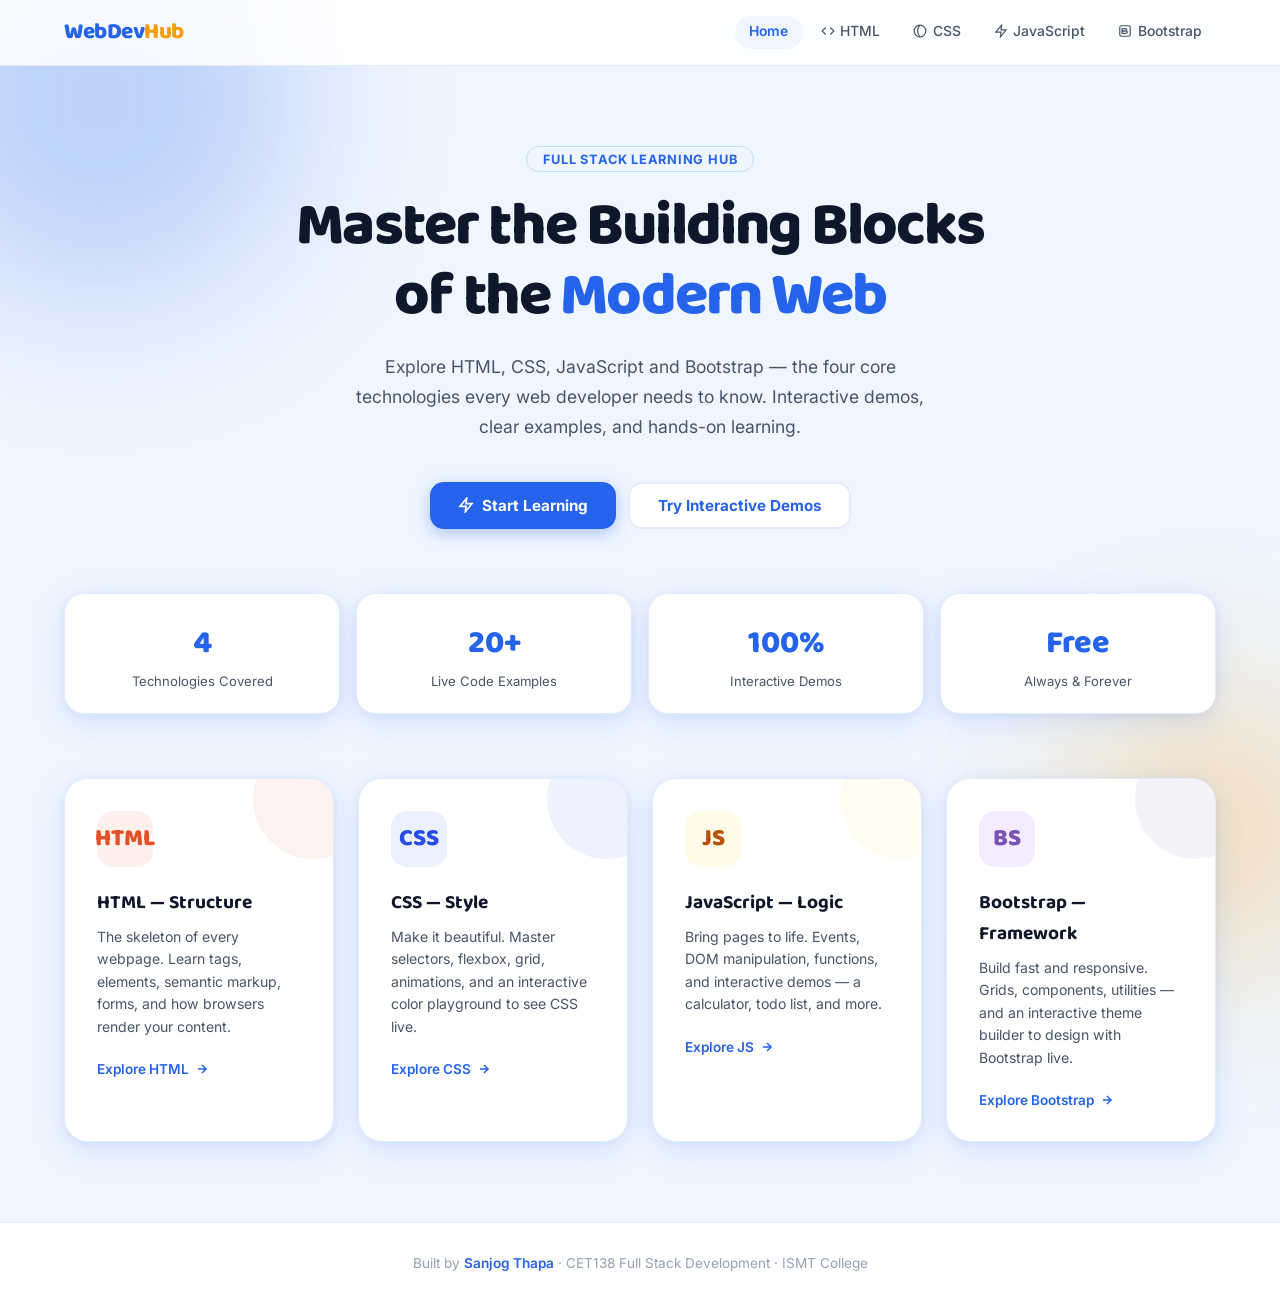
==== index.html @ de11d395 "heko" ====
<!DOCTYPE html>
<html lang="en">
<head>
<meta charset="UTF-8"/>
<meta name="viewport" content="width=device-width, initial-scale=1.0"/>
<title>WebDev Hub — Learn Full Stack</title>
<link href="https://fonts.googleapis.com/css2?family=Baloo+2:wght@400;500;600;700;800&family=Inter:wght@300;400;500;600&display=swap" rel="stylesheet"/>
<link href="https://cdnjs.cloudflare.com/ajax/libs/font-awesome/6.5.0/css/all.min.css" rel="stylesheet"/>
<style>
:root{
  --primary:#2563EB;--primary-light:#EFF6FF;--primary-dark:#1D4ED8;
  --yellow:#F59E0B;--yellow-light:#FFFBEB;
  --pink:#EC4899;--green:#10B981;--purple:#8B5CF6;
  --bg:#EFF6FF;--card:#fff;--muted:#F1F5FD;--border:#E4ECFC;
  --text:#0F172A;--text-2:#475569;--text-3:#94A3B8;
  --radius-card:24px;--radius-btn:14px;--radius-pill:50px;
  --shadow-clay:0 8px 32px rgba(37,99,235,.13),0 2px 8px rgba(37,99,235,.08);
  --shadow-hover:0 16px 48px rgba(37,99,235,.2),0 4px 16px rgba(37,99,235,.12);
  --transition:all .25s cubic-bezier(.4,0,.2,1);
}
*{box-sizing:border-box;margin:0;padding:0}
html{scroll-behavior:smooth}
body{background:var(--bg);color:var(--text);font-family:'Inter',sans-serif;min-height:100vh}
h1,h2,h3,h4,h5,h6,.brand{font-family:'Baloo 2',sans-serif}

/* NAV */
nav{background:rgba(255,255,255,.85);backdrop-filter:blur(16px);border-bottom:1.5px solid var(--border);padding:.9rem 0;position:sticky;top:0;z-index:200}
.nav-inner{max-width:1200px;margin:0 auto;padding:0 1.5rem;display:flex;align-items:center;justify-content:space-between;gap:1rem}
.brand{font-size:1.4rem;font-weight:800;color:var(--primary);text-decoration:none;letter-spacing:-.5px}
.brand span{color:var(--yellow)}
.nav-links{display:flex;gap:.25rem;flex-wrap:wrap}
.nav-links a{text-decoration:none;padding:.45rem .9rem;border-radius:var(--radius-pill);font-size:.87rem;font-weight:500;color:var(--text-2);transition:var(--transition)}
.nav-links a:hover,.nav-links a.active{background:var(--primary-light);color:var(--primary);font-weight:600}
.nav-badge{display:inline-flex;align-items:center;gap:.35rem}
.nav-badge svg{width:14px;height:14px}

/* HERO */
.hero{max-width:1200px;margin:0 auto;padding:5rem 1.5rem 4rem;text-align:center}
.hero-tag{display:inline-block;background:var(--primary-light);color:var(--primary);border:1.5px solid #BFDBFE;border-radius:var(--radius-pill);padding:.3rem 1rem;font-size:.8rem;font-weight:700;text-transform:uppercase;letter-spacing:.06em;margin-bottom:1.25rem}
.hero h1{font-size:clamp(2.2rem,5vw,3.8rem);font-weight:800;line-height:1.15;margin-bottom:1.25rem;letter-spacing:-.03em}
.hero h1 span{color:var(--primary)}
.hero p{color:var(--text-2);font-size:1.1rem;max-width:580px;margin:0 auto 2.5rem;line-height:1.7}
.btn-group{display:flex;flex-wrap:wrap;gap:.75rem;justify-content:center}
.btn{display:inline-flex;align-items:center;gap:.5rem;padding:.75rem 1.75rem;border-radius:var(--radius-btn);font-weight:700;font-size:.95rem;text-decoration:none;cursor:pointer;border:none;transition:var(--transition);font-family:'Inter',sans-serif}
.btn-primary{background:var(--primary);color:#fff;box-shadow:0 4px 16px rgba(37,99,235,.35)}
.btn-primary:hover{background:var(--primary-dark);transform:translateY(-2px);box-shadow:0 8px 24px rgba(37,99,235,.4)}
.btn-outline{background:#fff;color:var(--primary);border:2px solid var(--border)}
.btn-outline:hover{border-color:var(--primary);transform:translateY(-2px)}

/* CARDS GRID */
.cards-grid{max-width:1200px;margin:0 auto;padding:0 1.5rem 5rem;display:grid;grid-template-columns:repeat(auto-fit,minmax(260px,1fr));gap:1.5rem}
.lang-card{background:var(--card);border-radius:var(--radius-card);border:1.5px solid var(--border);padding:2rem;box-shadow:var(--shadow-clay);transition:var(--transition);text-decoration:none;color:inherit;display:block;position:relative;overflow:hidden}
.lang-card::before{content:'';position:absolute;top:-40px;right:-40px;width:120px;height:120px;border-radius:50%;opacity:.07;transition:var(--transition)}
.lang-card:hover{transform:translateY(-6px);box-shadow:var(--shadow-hover)}
.lc-html::before{background:#E34F26}
.lc-css::before{background:#264DE4}
.lc-js::before{background:#F7DF1E}
.lc-bs::before{background:#7952B3}
.card-icon{width:56px;height:56px;border-radius:16px;display:flex;align-items:center;justify-content:center;font-size:1.5rem;margin-bottom:1.25rem;font-weight:800;font-family:'Baloo 2',sans-serif}
.ci-html{background:#FFF0EB;color:#E34F26}
.ci-css{background:#EBF0FF;color:#264DE4}
.ci-js{background:#FFFBE6;color:#B45309}
.ci-bs{background:#F3EBFF;color:#7952B3}
.lang-card h3{font-size:1.2rem;font-weight:700;margin-bottom:.5rem}
.lang-card p{color:var(--text-2);font-size:.88rem;line-height:1.6;margin-bottom:1.25rem}
.card-link{color:var(--primary);font-size:.85rem;font-weight:600;display:inline-flex;align-items:center;gap:.35rem}
.card-link svg{width:14px;height:14px;transition:var(--transition)}
.lang-card:hover .card-link svg{transform:translateX(3px)}

/* STATS ROW */
.stats-row{max-width:1200px;margin:0 auto;padding:0 1.5rem 4rem;display:grid;grid-template-columns:repeat(auto-fit,minmax(180px,1fr));gap:1rem}
.stat-card{background:#fff;border-radius:20px;border:1.5px solid var(--border);padding:1.5rem;text-align:center;box-shadow:var(--shadow-clay)}
.stat-num{font-size:2rem;font-weight:800;color:var(--primary);font-family:'Baloo 2',sans-serif}
.stat-lbl{font-size:.82rem;color:var(--text-2);margin-top:.25rem}

/* FOOTER */
footer{background:#fff;border-top:1.5px solid var(--border);padding:2rem 1.5rem;text-align:center}
footer p{color:var(--text-3);font-size:.85rem}
footer span{color:var(--primary);font-weight:600}

/* BLOBS */
.blob{position:fixed;border-radius:50%;filter:blur(80px);opacity:.25;pointer-events:none;z-index:0;animation:drift 8s ease-in-out infinite alternate}
.blob-1{width:400px;height:400px;background:#2563EB;top:-100px;left:-100px;animation-delay:0s}
.blob-2{width:300px;height:300px;background:#F59E0B;bottom:-80px;right:-80px;animation-delay:-4s}
@keyframes drift{from{transform:translate(0,0) scale(1)}to{transform:translate(30px,20px) scale(1.05)}}
main{position:relative;z-index:1}

@media(max-width:640px){.nav-links a{padding:.35rem .65rem;font-size:.8rem}.hero{padding:3rem 1rem 2.5rem}}
</style>
</head>
<body>

<div class="blob blob-1"></div>
<div class="blob blob-2"></div>

<nav>
  <div class="nav-inner">
    <a href="index.html" class="brand">WebDev<span>Hub</span></a>
    <div class="nav-links">
      <a href="index.html" class="active">Home</a>
      <a href="html.html">
        <span class="nav-badge">
          <svg viewBox="0 0 24 24" fill="none" stroke="currentColor" stroke-width="2"><polyline points="16 18 22 12 16 6"/><polyline points="8 6 2 12 8 18"/></svg>
          HTML
        </span>
      </a>
      <a href="css.html">
        <span class="nav-badge">
          <svg viewBox="0 0 24 24" fill="none" stroke="currentColor" stroke-width="2"><circle cx="12" cy="12" r="10"/><path d="M12 2a14.5 14.5 0 0 0 0 20"/></svg>
          CSS
        </span>
      </a>
      <a href="javascript.html">
        <span class="nav-badge">
          <svg viewBox="0 0 24 24" fill="none" stroke="currentColor" stroke-width="2"><polygon points="13 2 3 14 12 14 11 22 21 10 12 10 13 2"/></svg>
          JavaScript
        </span>
      </a>
      <a href="bootstrap.html">
        <span class="nav-badge">
          <svg viewBox="0 0 24 24" fill="none" stroke="currentColor" stroke-width="2"><rect x="3" y="3" width="18" height="18" rx="3"/><path d="M7 8h6a2 2 0 0 1 0 4H7z"/><path d="M7 12h7a2 2 0 0 1 0 4H7z"/></svg>
          Bootstrap
        </span>
      </a>
    </div>
  </div>
</nav>

<main>
  <section class="hero">
    <div class="hero-tag">Full Stack Learning Hub</div>
    <h1>Master the Building Blocks<br>of the <span>Modern Web</span></h1>
    <p>Explore HTML, CSS, JavaScript and Bootstrap — the four core technologies every web developer needs to know. Interactive demos, clear examples, and hands-on learning.</p>
    <div class="btn-group">
      <a href="html.html" class="btn btn-primary">
        <svg width="16" height="16" viewBox="0 0 24 24" fill="none" stroke="currentColor" stroke-width="2.5"><polygon points="13 2 3 14 12 14 11 22 21 10 12 10 13 2"/></svg>
        Start Learning
      </a>
      <a href="javascript.html" class="btn btn-outline">Try Interactive Demos</a>
    </div>
  </section>

  <div class="stats-row">
    <div class="stat-card"><div class="stat-num">4</div><div class="stat-lbl">Technologies Covered</div></div>
    <div class="stat-card"><div class="stat-num">20+</div><div class="stat-lbl">Live Code Examples</div></div>
    <div class="stat-card"><div class="stat-num">100%</div><div class="stat-lbl">Interactive Demos</div></div>
    <div class="stat-card"><div class="stat-num">Free</div><div class="stat-lbl">Always & Forever</div></div>
  </div>

  <div class="cards-grid">
    <a href="html.html" class="lang-card lc-html">
      <div class="card-icon ci-html">HTML</div>
      <h3>HTML — Structure</h3>
      <p>The skeleton of every webpage. Learn tags, elements, semantic markup, forms, and how browsers render your content.</p>
      <span class="card-link">Explore HTML <svg viewBox="0 0 24 24" fill="none" stroke="currentColor" stroke-width="2.5"><path d="M5 12h14M12 5l7 7-7 7"/></svg></span>
    </a>
    <a href="css.html" class="lang-card lc-css">
      <div class="card-icon ci-css">CSS</div>
      <h3>CSS — Style</h3>
      <p>Make it beautiful. Master selectors, flexbox, grid, animations, and an interactive color playground to see CSS live.</p>
      <span class="card-link">Explore CSS <svg viewBox="0 0 24 24" fill="none" stroke="currentColor" stroke-width="2.5"><path d="M5 12h14M12 5l7 7-7 7"/></svg></span>
    </a>
    <a href="javascript.html" class="lang-card lc-js">
      <div class="card-icon ci-js">JS</div>
      <h3>JavaScript — Logic</h3>
      <p>Bring pages to life. Events, DOM manipulation, functions, and interactive demos — a calculator, todo list, and more.</p>
      <span class="card-link">Explore JS <svg viewBox="0 0 24 24" fill="none" stroke="currentColor" stroke-width="2.5"><path d="M5 12h14M12 5l7 7-7 7"/></svg></span>
    </a>
    <a href="bootstrap.html" class="lang-card lc-bs">
      <div class="card-icon ci-bs">BS</div>
      <h3>Bootstrap — Framework</h3>
      <p>Build fast and responsive. Grids, components, utilities — and an interactive theme builder to design with Bootstrap live.</p>
      <span class="card-link">Explore Bootstrap <svg viewBox="0 0 24 24" fill="none" stroke="currentColor" stroke-width="2.5"><path d="M5 12h14M12 5l7 7-7 7"/></svg></span>
    </a>
  </div>
</main>

<footer><p>Built by <span>Sanjog Thapa</span> · CET138 Full Stack Development · ISMT College</p></footer>
</body>
</html>
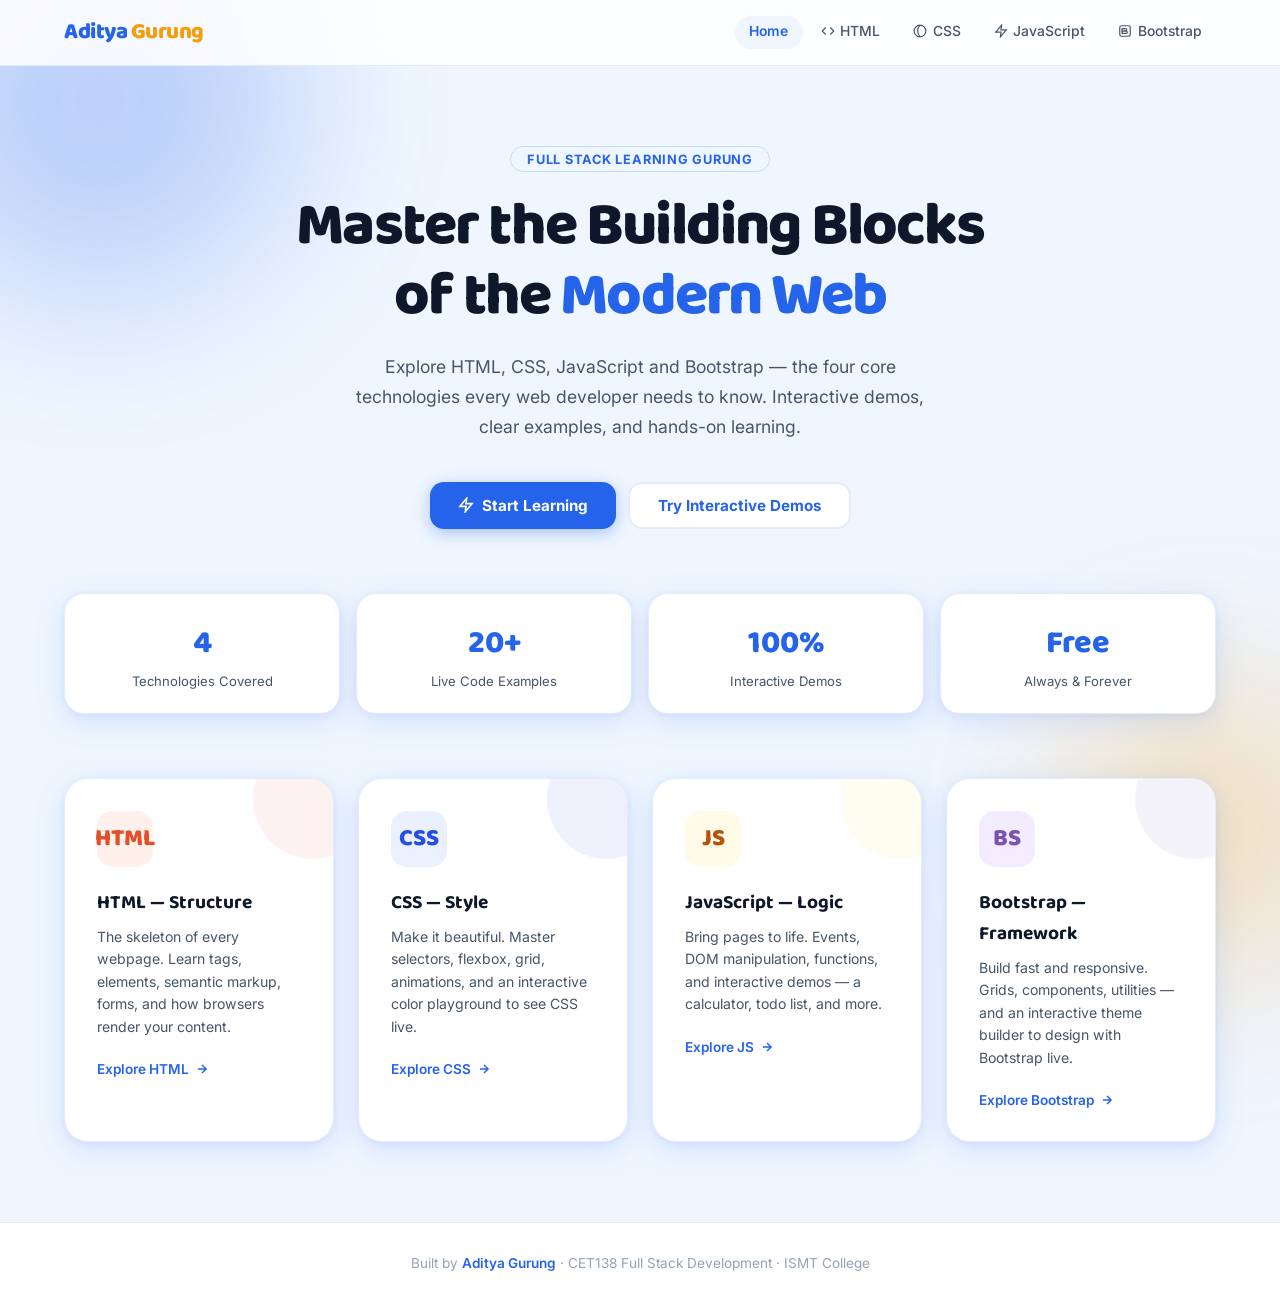
==== commit cead6479: "dwada" ====
--- a/index.html
+++ b/index.html
@@ -3,7 +3,7 @@
 <head>
 <meta charset="UTF-8"/>
 <meta name="viewport" content="width=device-width, initial-scale=1.0"/>
-<title>WebDev Hub — Learn Full Stack</title>
+<title>Aditya  Gurung — Learn Full Stack</title>
 <link href="https://fonts.googleapis.com/css2?family=Baloo+2:wght@400;500;600;700;800&family=Inter:wght@300;400;500;600&display=swap" rel="stylesheet"/>
 <link href="https://cdnjs.cloudflare.com/ajax/libs/font-awesome/6.5.0/css/all.min.css" rel="stylesheet"/>
 <style>
@@ -95,7 +95,7 @@
 
 <nav>
   <div class="nav-inner">
-    <a href="index.html" class="brand">WebDev<span>Hub</span></a>
+    <a href="index.html" class="brand">Aditya<span> Gurung</span></a>
     <div class="nav-links">
       <a href="index.html" class="active">Home</a>
       <a href="html.html">
@@ -128,7 +128,7 @@
 
 <main>
   <section class="hero">
-    <div class="hero-tag">Full Stack Learning Hub</div>
+    <div class="hero-tag">Full Stack Learning  Gurung</div>
     <h1>Master the Building Blocks<br>of the <span>Modern Web</span></h1>
     <p>Explore HTML, CSS, JavaScript and Bootstrap — the four core technologies every web developer needs to know. Interactive demos, clear examples, and hands-on learning.</p>
     <div class="btn-group">
@@ -175,6 +175,6 @@
   </div>
 </main>
 
-<footer><p>Built by <span>Sanjog Thapa</span> · CET138 Full Stack Development · ISMT College</p></footer>
+<footer><p>Built by <span>Aditya  Gurung</span> · CET138 Full Stack Development · ISMT College</p></footer>
 </body>
 </html>
